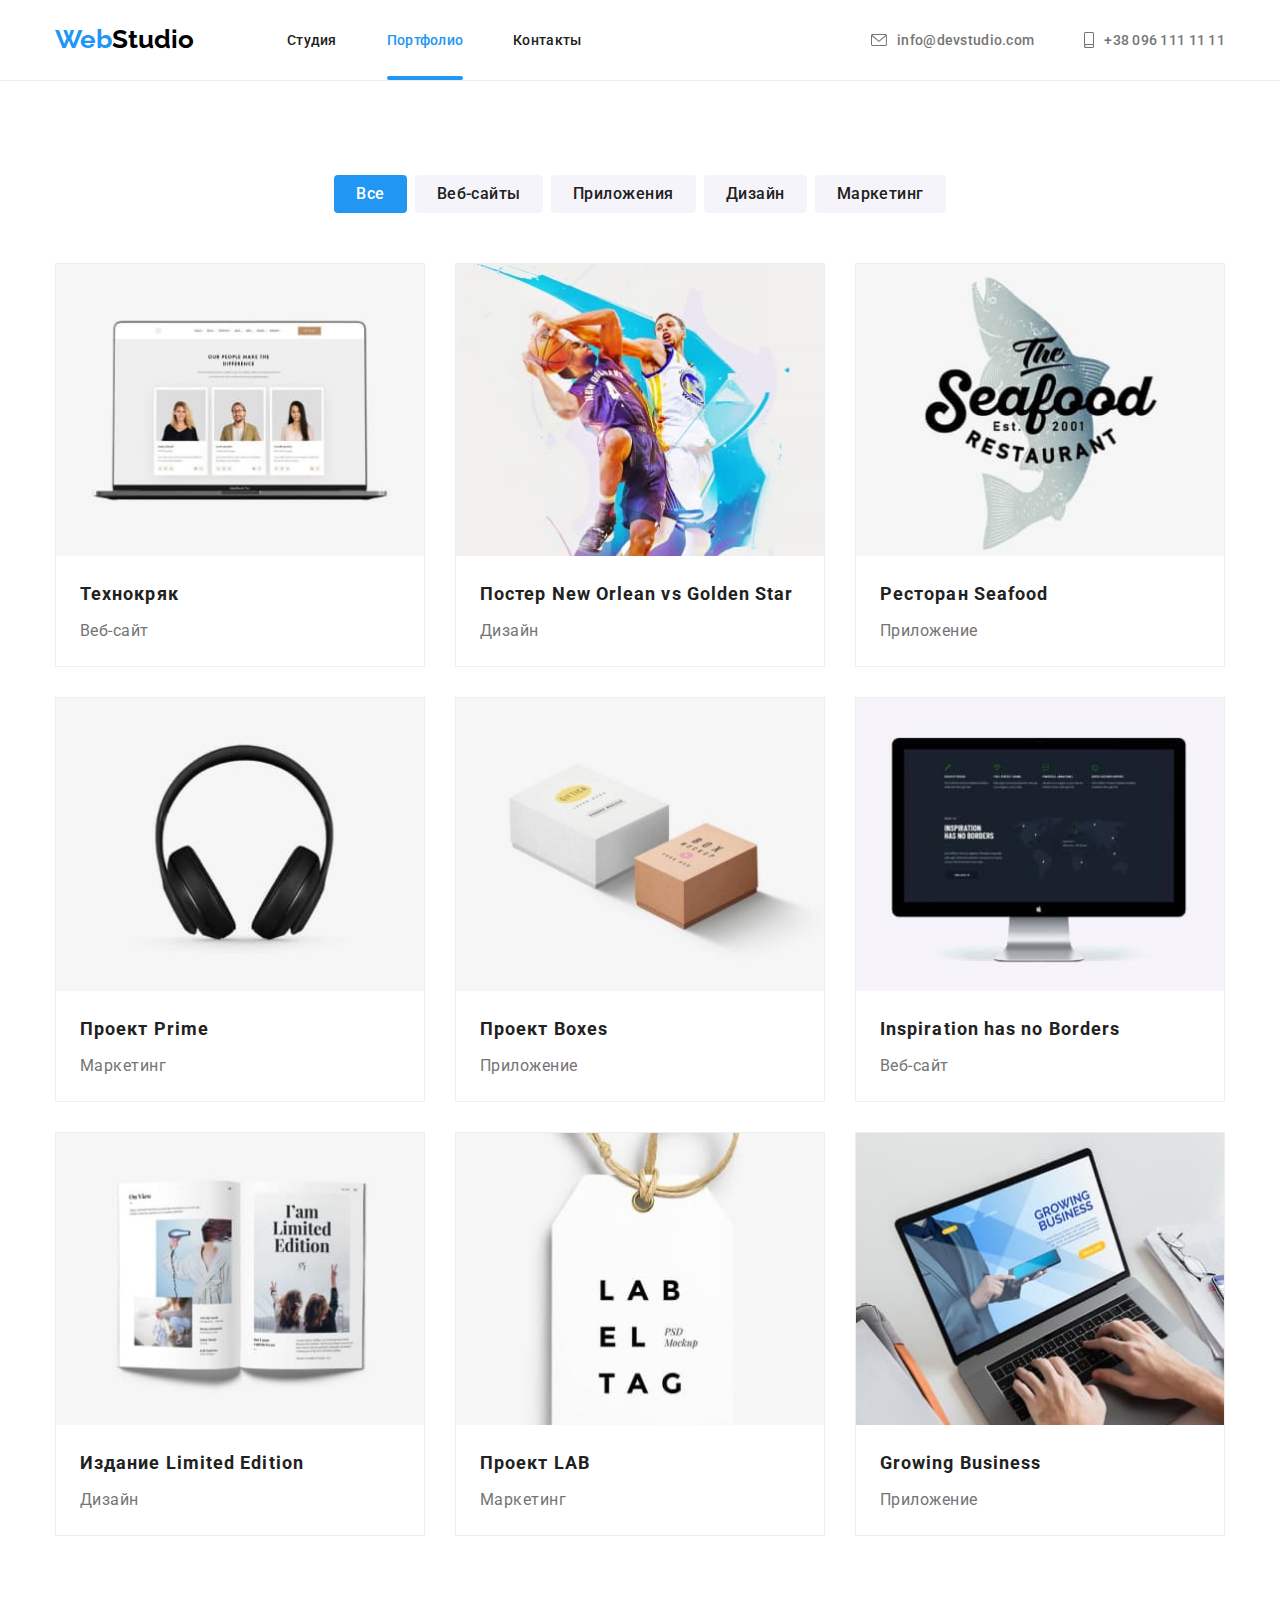
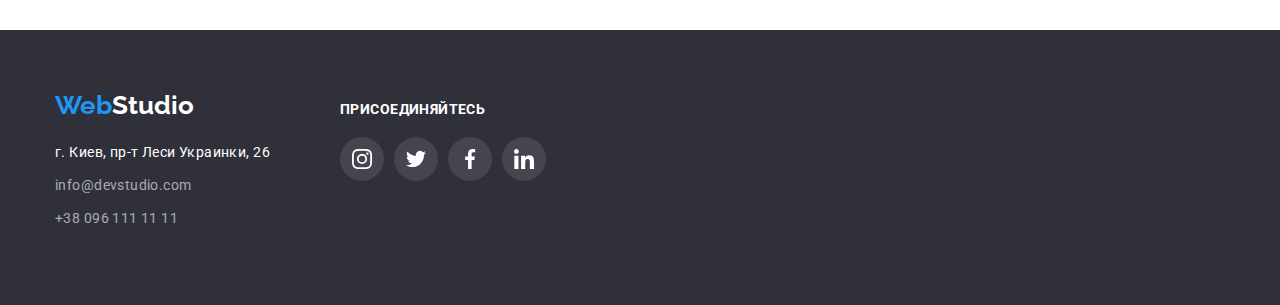
==== portfolio.html @ 0e13abfe "homework-6-begin" ====
<!DOCTYPE html>
<html lang="ru">
<head>
    <meta charset="UTF-8">
    <meta http-equiv="X-UA-Compatible" content="IE=edge">
    <meta name="viewport" content="width=device-width, initial-scale=1.0">
    <title>Портфолио</title>
    <link rel="preconnect" href="https://fonts.gstatic.com">
    <link rel="stylesheet" href="https://fonts.googleapis.com/css2?family=Raleway:wght@700&family=Roboto:wght@400;500;700;900&display=swap">
    <link rel="stylesheet" href="https://cdnjs.cloudflare.com/ajax/libs/modern-normalize/1.0.0/modern-normalize.min.css" />
    <link rel="stylesheet" href="./css/styles.css">
</head>

<body>
    <header class="header">
        <div class="container main-nav">
            <!--<nav class="nav-menu"> -->
            <nav class="nav-list">
                <a class="logo link" href="./index.html"><span class="web">Web</span>Studio</a>
                <ul class="site-list list">
                    <li class="item"><a href="./index.html" class="link">Студия</a></li>
                    <li class="item"><a href="./portfolio.html" class="link current">Портфолио</a></li>
                    <li class="item"><a href="" class="link">Контакты</a></li>
                </ul>
            </nav>
            <ul class="contact-list list">
                <li class="item">
                    <a href="mailto:info@devstudio.com" class="link">
                        <svg class="e-mail-icon icon">
                            <use href="./images/symbol-defs.svg#icon-e-mail"></use>
                        </svg>
                        info@devstudio.com
                    </a>
                </li>
                <li class="item">
                    <a href="tel:+380961111111" class="link">
                        <svg class="smartphone-icon icon">
                            <use href="./images/symbol-defs.svg#icon-smartphone"></use>
                        </svg>
                        +38 096 111 11 11
                    </a>
                </li>
            </ul>
        </div>
    </header>

    <main>
        <section class="portfolio">
            <div class="container">
                <h2 class="title visually-hidden">Портфолио</h2>
                <ul class="filters list">
                    <li class="item"><button type="button" class="filters-button active">Все</button></li>
                    <li class="item"><button type="button" class="filters-button">Веб-сайты</button></li>
                    <li class="item"><button type="button" class="filters-button">Приложения</button></li>
                    <li class="item"><button type="button" class="filters-button">Дизайн</button></li>
                    <li class="item"><button type="button" class="filters-button">Маркетинг</button></li>
                </ul>
                <ul class="projects list">
                    <li class="item">
                        <a href="" class="link">
                            <div class="projects-thumb">
                                <img src="./images/tehnokryak.jpg" alt="Технокряк" width="370" class="img">
                                <div class="projects-thumb-hover">
                                    <p class="text">
                                        Технокряк это современная площадка распространения коронавируса. Компании используют эту платформу для цифрового шпионажа и атак на защищённые сервера конкурентов.
                                    </p>
                                </div>
                            </div>
                            <div class="projects-description">
                                <h3 class="title">Технокряк</h3>
                                <p class="text">Веб-сайт</p>
                            </div>    
                        </a>
                    </li>
                    <li class="item">
                        <a href="" class="link">
                            <div class="projects-thumb">
                                <img src="./images/newOrlean.jpg" alt="Постер New Orlean vs Golden Star" width="370" class="img">
                                <div class="projects-thumb-hover">
                                    <p class="text">
                                        Lorem ipsum dolor sit amet consectetur adipisicing elit. Qui repudiandae dolores quisquam deleniti, magni quos aspernatur explicabo repellendus voluptates adipisci. 
                                    </p>
                                </div>
                            </div>
                            <div class="projects-description">
                                <h3 class="title">Постер New Orlean vs Golden Star</h3>
                                <p class="text">Дизайн</p>
                            </div>
                        </a>
                    </li>
                    <li class="item">
                        <a href="" class="link">
                            <div class="projects-thumb">
                                <img src="./images/seafood.jpg" alt="Ресторан Seafood" width="370" class="img">
                                <div class="projects-thumb-hover">
                                    <p class="text">
                                        Lorem ipsum dolor sit amet consectetur adipisicing elit. Qui repudiandae dolores quisquam deleniti, magni quos
                                        aspernatur explicabo repellendus voluptates adipisci.
                                    </p>
                                </div>
                            </div>
                            <div class="projects-description">
                                <h3 class="title">Ресторан Seafood</h3>
                                <p class="text">Приложение</p>
                            </div>
                        </a>
                    </li>
                    <li class="item">
                        <a href="" class="link">
                            <div class="projects-thumb">
                                <img src="./images/prime.jpg" alt="Проект Prime" width="370" class="img">
                                <div class="projects-thumb-hover">
                                    <p class="text">
                                        Lorem ipsum dolor sit amet consectetur adipisicing elit. Qui repudiandae dolores quisquam deleniti, magni quos
                                        aspernatur explicabo repellendus voluptates adipisci.
                                    </p>
                                </div>
                            </div>
                            <div class="projects-description">
                                <h3 class="title">Проект Prime</h3>
                                <p class="text">Маркетинг</p>
                            </div>
                        </a>
                    </li>
                    <li class="item">
                        <a href="" class="link">
                            <div class="projects-thumb">
                                <img src="./images/Boxes.jpg" alt="Проект Boxes" width="370" class="img">
                                <div class="projects-thumb-hover">
                                    <p class="text">
                                        Lorem ipsum dolor sit amet consectetur adipisicing elit. Qui repudiandae dolores quisquam deleniti, magni quos
                                        aspernatur explicabo repellendus voluptates adipisci.
                                    </p>
                                </div>
                            </div>
                            <div class="projects-description">
                                <h3 class="title">Проект Boxes</h3>
                                <p class="text">Приложение</p>
                            </div>
                        </a>
                    </li>
                    <li class="item">
                        <a href="" class="link">
                            <div class="projects-thumb">
                                <img src="./images/inspirationHasNoBorders.jpg" alt="Inspiration has no Borders" width="370" class="img">
                                <div class="projects-thumb-hover">
                                    <p class="text">
                                        Lorem ipsum dolor sit amet consectetur adipisicing elit. Qui repudiandae dolores quisquam deleniti, magni quos
                                        aspernatur explicabo repellendus voluptates adipisci.
                                    </p>
                                </div>
                            </div>
                            <div class="projects-description">
                                <h3 class="title">Inspiration has no Borders</h3>
                                <p class="text">Веб-сайт</p>
                            </div>
                        </a>
                    </li>
                    <li class="item">
                        <a href="" class="link">
                            <div class="projects-thumb">
                                <img src="./images/limitedEdition.jpg" alt="Издание Limited Edition" width="370" class="img">
                                <div class="projects-thumb-hover">
                                    <p class="text">
                                        Lorem ipsum dolor sit amet consectetur adipisicing elit. Qui repudiandae dolores quisquam deleniti, magni quos
                                        aspernatur explicabo repellendus voluptates adipisci.
                                    </p>
                                </div>
                            </div>
                            <div class="projects-description">
                                <h3 class="title">Издание Limited Edition</h3>
                                <p class="text">Дизайн</p>
                            </div>
                        </a>
                    </li>
                    <li class="item">
                        <a href="" class="link">
                            <div class="projects-thumb">
                                <img src="./images/lab.jpg" alt="Проект LAB" width="370" class="img">
                                <div class="projects-thumb-hover">
                                    <p class="text">
                                        Lorem ipsum dolor sit amet consectetur adipisicing elit. Qui repudiandae dolores quisquam deleniti, magni quos
                                        aspernatur explicabo repellendus voluptates adipisci.
                                    </p>
                                </div>
                            </div>
                            <div class="projects-description">
                                <h3 class="title">Проект LAB</h3>
                                <p class="text">Маркетинг</p>
                            </div>
                        </a>
                    </li>
                    <li class="item">
                        <a href="" class="link">
                            <div class="projects-thumb">
                                <img src="./images/growingBusiness.jpg" alt="Growing Business" width="370" class="img">
                                <div class="projects-thumb-hover">
                                    <p class="text">
                                        Lorem ipsum dolor sit amet consectetur adipisicing elit. Qui repudiandae dolores quisquam deleniti, magni quos
                                        aspernatur explicabo repellendus voluptates adipisci.
                                    </p>
                                </div>
                            </div>
                            <div class="projects-description">
                                <h3 class="title">Growing Business</h3>
                                <p class="text">Приложение</p>
                            </div>    
                        </a>
                    </li>
                </ul>
            </div>        
        </section>    
    </main>

    <footer class="footer">
        <div class="container">
            <div class="column-1">
                <a href="./index.html" class="logo link"><span class="web">Web</span>Studio</a>
                <address class="footer-address">
                    <p class="item-address">г. Киев, пр-т Леси Украинки, 26</p>
                    <ul class="footer-address-list">
                        <li class="item"><a href="mailto:info@devstudio.com" class="link">info@devstudio.com</a></li>
                        <li class="item"><a href="tel:+380961111111" class=" link">+38 096 111 11 11</a></li>
                    </ul>
                </address>
            </div>
            <div class="column-2">
                <p class="text">присоединяйтесь</p>
                <ul class="social-list list">
                    <li class="social-item">
                        <a href="" class="social-link link">
                            <svg class="footer-svg">
                                <use href="./images/symbol-defs.svg#icon-instagram"></use>
                            </svg>
                        </a>
                    </li>
                    <li class="social-item">
                        <a href="" class="social-link link">
                            <svg class="footer-svg">
                                <use href="./images/symbol-defs.svg#icon-twitter"></use>
                            </svg>
                        </a>
                    </li>
                    <li class="social-item">
                        <a href="" class="social-link link">
                            <svg class="footer-svg">
                                <use href="./images/symbol-defs.svg#icon-facebook"></use>
                            </svg>
                        </a>
                    </li>
                    <li class="social-item">
                        <a href="" class="social-link link">
                            <svg class="footer-svg">
                                <use href="./images/symbol-defs.svg#icon-linkedin"></use>
                            </svg>
                        </a>
                    </li>
                </ul>
            </div>    
        </div>
    </footer>

</body>
</html>
---- css/styles.css ----
:root {
  --primery-text-color: #757575;
  --title-text-color: #212121;
  --accent-color: #2196f3;
  --bg-color: #2f303a;
  --white-color: #ffffff;
  --accent-color-button: #188ce8;
  --bg-color-section: #f5f4fa;
  --black-color: #000000;
  --address-color: rgba(255, 255, 255, 0.6);
  --border-color: #ececec;
  --border-color-item: #eeeeee;
  --bg-color-item: #f5f4fa;
  --bg-color-hero: #c4c4c4;
  --bg-icon: #afb1b8;
  --bg-white-transparency: rgba(255, 255, 255, 0.1);
  --font-family-logo: raleway, sans-serif;
  --primery-font-family: roboto, sans-serif;
  --transition-timing-function: cubic-bezier(0.4, 0, 0.2, 1);
  --transition-duration: 250ms;
  --modal-overlay: rgba(0, 0, 0, 0.2);
  --modal-button: rgba(0, 0, 0, 0.1);
  --bg-color-hover-projects: rgba(33, 150, 243, 0.9);
}

html {
  box-sizing: border-box;
}

*::before,
*::after {
  box-sizing: inherit;
}

body {
  font-family: var(--primery-font-family);
  background: var(--white-color);
  color: var(--primery-text-color);
}

h1,
h2,
h3,
h4,
h5,
h6,
p {
  margin-top: 0px;
  margin-bottom: 0px;
}

.container {
  width: 1200px;
  padding-right: 15px;
  padding-left: 15px;
  margin-left: auto;
  margin-right: auto;
}

.title {
  font-weight: 700;
  letter-spacing: 0.03em;
  color: var(--title-text-color);
}

.text {
  font-weight: 400;
  letter-spacing: 0.03em;
  color: var(--primery-text-color);
}
.list {
  margin: 0px;
  padding: 0px;
  list-style: none;
}

.link {
  text-decoration: none;
  cursor: pointer;
}

.visually-hidden {
  position: absolute;
  width: 1px;
  height: 1px;
  margin: -1px;
  border: 0;
  padding: 0;

  white-space: nowrap;
  clip-path: inset(100%);
  clip: rect(0 0 0 0);
  overflow: hidden;
}

/* header */

.main-nav,
.nav-list,
.contact-list,
.site-list {
  display: flex;
  align-items: center;
}

.header {
  border-bottom: 1px solid var(--border-color);
}

.logo {
  font-family: var(--font-family-logo);
  font-weight: 700;
  font-size: 26px;
  line-height: 1.192;
  text-align: left;
  color: var(--black-color);
}

.nav-list .logo {
  margin-right: 93px;
  padding-top: 24px;
  padding-bottom: 25px;
}

.logo .web {
  color: var(--accent-color);
}

.site-list,
.contact-list {
  font-weight: 500;
  font-size: 14px;
  line-height: 1.143;
  letter-spacing: 0.02em;
  text-align: left;
}

.site-list .item:not(:last-child),
.contact-list .item:not(:last-child) {
  margin-right: 50px;
}

.contact-list .link,
.site-list .link {
  position: relative;
  display: block;
  padding-top: 32px;
  padding-bottom: 32px;

  color: var(--title-text-color);

  transition-property: color;
  transition-duration: var(--transition-duration);
  transition-timing-function: var(--transition-timing-function);
}

.site-list .current {
  position: relative;
  color: var(--accent-color);
}

.site-list .link::after,
.site-list .current::after {
  position: absolute;
  left: 0%;
  bottom: 0%;

  content: '';
  display: block;
  width: 100%;
  height: 4px;
  background-color: var(--accent-color);

  border-radius: 2px;

  opacity: 0;
  transform: scalex(0);
  transform-origin: center left;
  transition: opacity var(--transition-duration) var(--transition-timing-function),
    transform var(--transition-duration) var(--transition-timing-function);
}

.site-list .current::after {
  opacity: 1;
  transform: scalex(1);
}

.contact-list {
  margin-left: auto;
}

.contact-list .link {
  color: var(--primery-text-color);
}

.contact-list .e-mail-icon,
.contact-list .smartphone-icon {
  margin-right: 10px;
  fill: currentColor;
}

.contact-list .link {
  display: flex;
  align-items: center;
}

.contact-list .e-mail-icon {
  width: 16px;
  height: 12px;
}

.contact-list .smartphone-icon {
  width: 10px;
  height: 16px;
}

.contact-list .link {
  color: var(--primery-text-color);
}

.site-list .link:hover,
.site-list .link:focus,
.site-list .link:active,
.contact-list .link:hover,
.contact-list .link:focus,
.contact-list .link:active {
  color: var(--accent-color);
}

.site-list .link:hover::after,
.site-list .link:focus::after,
.site-list .link:active::after {
  opacity: 1;
  transform: scalex(1);
}

/* main */

/* hero*/

.hero {
  max-width: 1600px;
  background-color: var(--bg-color-hero);
  background-image: linear-gradient(to right, rgba(47, 48, 58, 0.4), rgba(47, 48, 58, 0.4)),
    url('../images/img-hover.jpg');
  margin-left: auto;
  margin-right: auto;
  padding-top: 200px;
  padding-bottom: 200px;
}

.hero .container {
  text-align: center;
}

.hero .title {
  margin-bottom: 40px;
  width: 696px;
  margin-right: auto;
  margin-left: auto;

  font-weight: 900;
  font-size: 44px;
  line-height: 1.363;
  letter-spacing: 0.06em;
  text-transform: uppercase;

  color: var(--white-color);
}

.hero .order-service {
  border-style: none;
  border-radius: 4px;
  padding-right: 32px;
  padding-left: 32px;
  padding-top: 10px;
  padding-bottom: 10px;
  min-width: 200px;

  font-family: var(--primery-font-family);
  font-style: normal;
  font-weight: 700;
  font-size: 16px;
  line-height: 1.875;
  letter-spacing: 0.06em;
  color: var(--white-color);
  background-color: var(--accent-color);
  box-shadow: 0px 4px 4px rgba(0, 0, 0, 0.15);

  cursor: pointer;

  transition: background-color var(--transition-duration) var(--transition-timing-function);
}

.hero .order-service:hover,
.hero .order-service:focus,
.hero .order-service:active {
  background-color: var(--accent-color-button);
}

/* модальное окно */

.hero .backdrop {
  position: fixed;
  top: 0;
  left: 0;
  width: 100vw;
  height: 100vh;
  z-index: 100;
  background-color: var(--modal-overlay);
  transition: opacity var(--transition-duration) var(--transition-timing-function),
    pointer-events var(--transition-duration) var(--transition-timing-function),
    visibility var(--transition-duration) var(--transition-timing-function);
}

.hero .backdrop.is-hidden {
  opacity: 0;
  pointer-events: none;
  visibility: hidden;
}

.hero .backdrop.is-hidden .modal {
  opacity: 0;
  transform: translate(-50%, -50%) scalex(0.8);
  visibility: hidden;
}

.hero .modal {
  position: absolute;
  top: 50%;
  left: 50%;
  min-width: 528px;

  min-height: 581px;
  background-color: var(--white-color);
  transform: translate(-50%, -50%) scale(1);

  transition: opacity var(--transition-duration) var(--transition-timing-function),
    transform var(--transition-duration) var(--transition-timing-function),
    visibility var(--transition-duration) var(--transition-timing-function);
}

.hero .modal-button {
  position: absolute;
  top: 8px;
  right: 8px;
  display: flex;
  justify-content: center;
  align-items: center;

  width: 30px;
  height: 30px;
  border-radius: 50%;
  border: 1px solid var(--modal-button);
  background: var(--white-color);
  fill: rgba(0, 0, 0, 1);

  transition: fill var(--transition-duration) var(--transition-timing-function);
}

.hero .modal-button:focus,
.hero .modal-button:hover,
.hero .modal-button:active {
  fill: var(--accent-color);
}

/* features */
.features {
  padding-top: 94px;
  padding-bottom: 94px;
}

.features .features-list {
  display: flex;

  font-size: 14px;
  text-align: left;
  letter-spacing: 0.03em;
}

.features-list .item {
  width: 270px;
}

.features .title {
  margin-bottom: 10px;
  line-height: 1.143;
  text-transform: uppercase;
}

.features .text {
  margin-top: 0px;
  margin-bottom: 0px;

  line-height: 1.714;
}

.features-svg {
  display: flex;
  justify-content: center;
  align-items: center;
  margin-bottom: 30px;

  width: 100%;
  height: 120px;
  border-radius: 4px;
  background-color: var(--bg-color-item);
}

.features-svg .svg {
  height: 70px;
  max-width: 70px;
}

.features-list .item:not(:last-child) {
  margin-right: 30px;
}

/* activities */
.activities {
  padding-bottom: 94px;
}

.activities .title {
  margin-bottom: 50px;

  font-size: 36px;
  line-height: 1.167;
  text-align: center;
}

.activities .activities-list {
  display: flex;
}

.activities-list .item {
  display: block;
  position: relative;
  width: 370px;
}

.activities-list .activities-title {
  position: absolute;
  bottom: 0;
  width: 100%;
  height: 70px;
  background-color: rgba(47, 48, 58, 0.8);
}

.activities-list .text {
  position: absolute;
  top: 50%;
  transform: translateY(-50%);

  width: 100%;
  font-style: normal;
  font-weight: 700;
  font-size: 14px;
  line-height: 1.143;
  text-align: center;
  letter-spacing: 0.03em;
  text-transform: uppercase;

  color: var(--white-color);
}

.activities-list .item + .item {
  margin-left: 30px;
}

.activities-list .img {
  display: block;
  width: auto;
}

/* team */
.team {
  background-color: var(--bg-color-section);
  text-align: center;
  padding-top: 94px;
  padding-bottom: 94px;
}

.team .title {
  margin-bottom: 50px;

  font-size: 36px;
  line-height: 1.171;
}

.team .team-list {
  display: flex;

  width: 270px;
  font-size: 16px;
}

.team-list > .item {
  box-shadow: 0px 1px 3px rgba(0, 0, 0, 0.12), 0px 1px 1px rgba(0, 0, 0, 0.14),
    0px 2px 1px rgba(0, 0, 0, 0.2);
}

.team-list .item:not(:last-child) {
  margin-right: 30px;
}

.team-list .item-description {
  border-bottom-right-radius: 4px;
  border-bottom-left-radius: 4px;

  background-color: var(--white-color);
}

.team .img {
  display: block;
}

.team-list .team-description {
  padding: 30px;
}

.team-list .title {
  margin-bottom: 10px;

  font-weight: 500;
  line-height: 1.188;
  font-size: 16px;
}

.team-list .text {
  margin-bottom: 16px;
  margin-top: 0px;

  font-weight: 400;
  line-height: 1.188;
  font-size: 16px;
}

.team-description .social {
  display: flex;
  align-items: center;
  justify-content: center;
}

.social .item:not(:last-child) {
  margin-right: 10px;
}

.social-item {
  display: flex;
  justify-content: center;
  align-items: center;
  width: 44px;
  height: 44px;
  border-radius: 50%;

  color: var(--bg-icon);

  transition: color var(--transition-duration) var(--transition-timing-function),
    background-color var(--transition-duration) var(--transition-timing-function);
}

.social .svg {
  width: 20px;
  height: 20px;
  fill: currentColor;
}

.social-item:focus,
.social-item:hover,
.social-item:active {
  border-radius: 50%;
  color: var(--white-color);
  background-color: var(--accent-color);
}

/* regular-customers*/

.regular-customers {
  text-align: center;
  padding-top: 94px;
  padding-bottom: 94px;
}

.regular-customers .title {
  margin-bottom: 50px;

  font-size: 36px;
  line-height: 1.171;
}

.regular-customers .customers {
  display: flex;
  justify-content: center;
}

.regular-customers .item {
  width: 170px;
  height: 92px;
}

.regular-customers .link {
  display: flex;
  justify-content: center;
  align-items: center;
  color: var(--bg-icon);
  width: 100%;
  height: 100%;
  border: 1px solid var(--bg-icon);
  border-radius: 4px;

  transition: color var(--transition-duration) var(--transition-timing-function);
}

.regular-customers .item:not(:last-child) {
  margin-right: 30px;
}

.regular-customers .svg {
  width: 106px;
  height: 60px;
  fill: currentColor;
}

.regular-customers .link:hover,
.regular-customers .link:focus,
.regular-customers .link:active {
  border: 1px solid var(--accent-color);
  color: var(--accent-color);
  border-radius: 4px;
  cursor: pointer;
}

/* footer*/

.footer {
  background-color: var(--bg-color);
  padding-top: 60px;
  padding-bottom: 60px;
}

.footer .container {
  display: flex;
  align-items: baseline;
}

.footer .column-1 {
  margin-right: 70px;
}

.footer .logo {
  display: block;
  margin-bottom: 20px;

  color: var(--white-color);
}

.footer-address-list,
.item-address {
  padding-left: 0px;
  margin-top: 0px;

  font-weight: 400;
  font-size: 14px;
  line-height: 1.714;
  letter-spacing: 0.03em;
  font-style: normal;
  list-style: none;
}

.footer-address .item-address {
  color: var(--white-color);
  margin-bottom: 9px;
}

.footer-address-list .link {
  display: block;
  color: var(--address-color);
  text-decoration: none;

  transition: color var(--transition-duration) var(--transition-timing-function);
}

.footer-address-list .item:not(:last-child) {
  margin-bottom: 9px;
}

.footer-address-list .link:hover,
.footer-address-list .link:focus,
.footer-address-list .link:active {
  color: var(--accent-color);
}

.footer .text {
  margin-bottom: 20px;

  font-style: normal;
  font-weight: 700;
  font-size: 14px;
  line-height: 1.142;
  letter-spacing: 0.03em;
  text-transform: uppercase;
  text-align: left;
  color: var(--white-color);
}

.footer .social-list {
  display: flex;
  align-items: center;
  justify-content: center;
}

.footer .social-item {
  width: 44px;
  height: 44px;
}

.footer .social-link {
  display: flex;
  justify-content: center;
  align-items: center;
  width: 100%;
  height: 100%;
  border-radius: 50%;

  color: var(--white-color);
  background-color: var(--bg-white-transparency);

  transition: color var(--transition-duration) var(--transition-timing-function),
    background-color var(--transition-duration) var(--transition-timing-function);
}

.social-list .footer-svg {
  width: 20px;
  height: 20px;
  fill: currentColor;
}

.social-list .social-item:not(:last-child) {
  margin-right: 10px;
}

.footer .social-link:hover,
.footer .social-link:focus,
.footer .social-link:active {
  background-color: var(--accent-color);
  border-radius: 50%;
  color: var(--white-color);
}

/* PORTFOLIO*/

.portfolio {
  padding-top: 94px;
  padding-bottom: 94px;
}

.portfolio .filters,
.portfolio .projects {
  display: flex;
  margin-top: 0px;
  margin-bottom: 0px;
  padding-left: 0px;
}

.portfolio .filters {
  justify-content: center;
  margin-bottom: 50px;
}

.filters .item:not(:last-child) {
  margin-right: 8px;
}

.portfolio .filters-button {
  padding-top: 6px;
  padding-right: 22px;
  padding-bottom: 6px;
  padding-left: 22px;
  border-radius: 4px;

  font-family: var(--primery-font-family);
  font-weight: 500;
  font-size: 16px;
  line-height: 1.625;
  text-align: center;
  letter-spacing: 0.03em;
  color: var(--title-text-color);
  background-color: var(--bg-color-section);
  border-style: none;
  cursor: pointer;

  transition: background-color var(--transition-duration) var(--transition-timing-function),
    color var(--transition-duration) var(--transition-timing-function),
    box-shadow var(--transition-duration) var(--transition-timing-function);
}

.portfolio .filters-button:hover,
.portfolio .filters-button:focus,
.portfolio .filters-button:active {
  color: var(--white-color);
  background-color: var(--accent-color);
  box-shadow: 0px 3px 1px rgba(0, 0, 0, 0.1), 0px 1px 2px rgba(0, 0, 0, 0.08),
    0px 2px 2px rgba(0, 0, 0, 0.12);
}

.filters .active {
  background-color: var(--accent-color);
  color: var(--white-color);
}

.portfolio .projects {
  flex-wrap: wrap;
}

.projects .item {
  margin-bottom: 30px;
  margin-right: 30px;

  width: 370px;
}

.projects .item:nth-last-child(-n + 3) {
  margin-bottom: 0px;
}
.projects .item:nth-child(3n) {
  margin-right: 0px;
}

.projects .link {
  display: block;
  width: 100%;
  border: 1px solid var(--border-color-item);
  transition: box-shadow var(--transition-duration) var(--transition-timing-function);
}

.projects-thumb {
  position: relative;
  overflow: hidden;

  width: 100%;
  height: 100%;
}

.projects .img {
  display: block;
  max-width: 100%;
  height: auto;
  object-fit: cover;
}

.projects-thumb-hover {
  display: flex;
  justify-content: center;
  align-items: center;

  position: absolute;
  top: 100%;
  left: 0;
  width: 100%;
  height: 100%;
  padding-left: 24px;
  padding-right: 24px;
  background-color: var(--bg-color-hover-projects);

  overflow: hidden;

  opacity: 0;
  pointer-events: none;

  transition: top var(--transition-duration) var(--transition-timing-function),
    opacity var(--transition-duration) var(--transition-timing-function);
}

.projects .projects-thumb-hover .text {
  font-style: normal;
  font-weight: normal;
  font-size: 18px;
  line-height: 1.556;
  letter-spacing: 0.03em;
  color: var(--white-color);
}

.projects .link:hover,
.projects .link:focus,
.projects .link:active {
  box-shadow: 0px 1px 1px rgba(0, 0, 0, 0.12), 0px 4px 4px rgba(0, 0, 0, 0.06),
    1px 4px 6px rgba(0, 0, 0, 0.16);
}

.projects .link:hover .projects-thumb-hover,
.projects .link:focus .projects-thumb-hover,
.projects .link:active .projects-thumb-hover {
  opacity: 1;
  top: 0;
}

.projects .projects-description {
  padding-top: 20px;
  padding-right: 24px;
  padding-bottom: 20px;
  padding-left: 24px;

  text-align: left;
}

.projects .title {
  margin-bottom: 4px;

  font-size: 18px;
  line-height: 2;
  letter-spacing: 0.06em;
}

.projects .text {
  margin-top: 0px;
  margin-bottom: 0px;

  font-size: 16px;
  line-height: 1.875;
  letter-spacing: 0.03em;
  color: var(--primery-text-color);
}
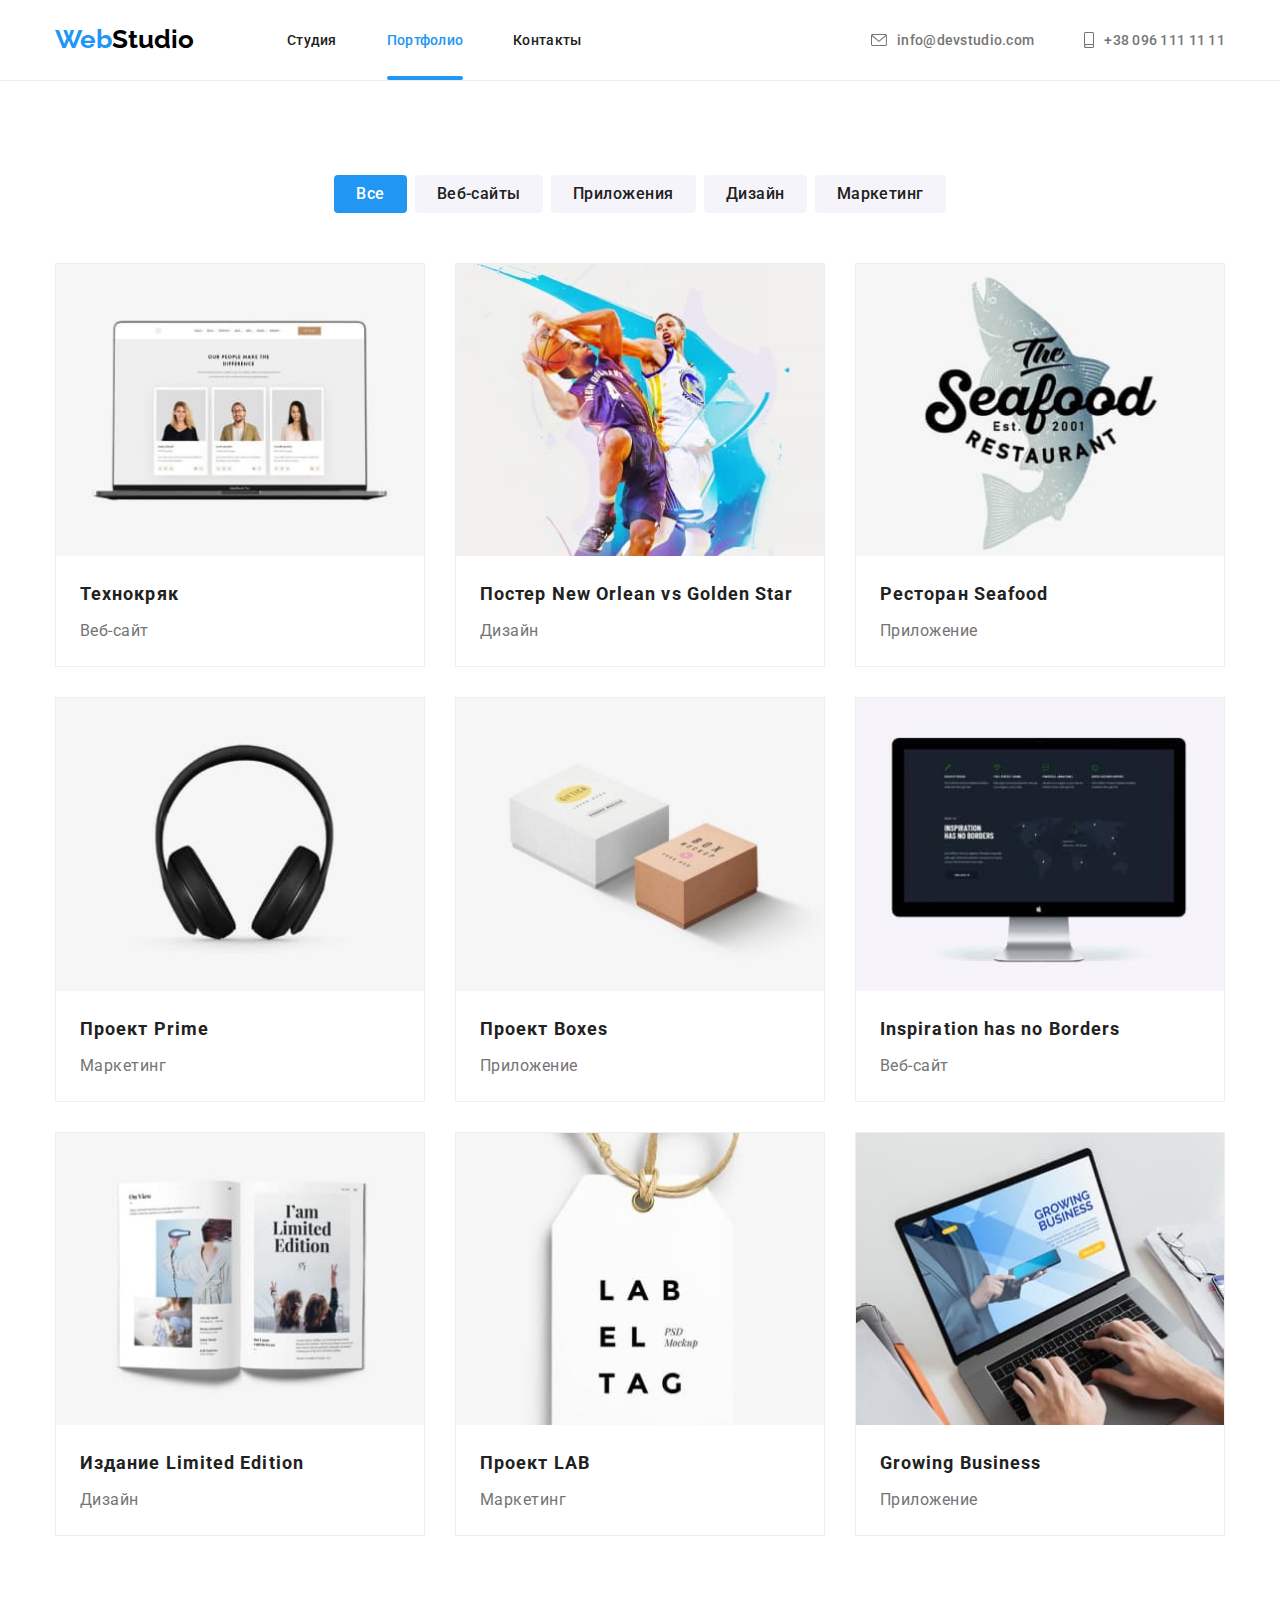
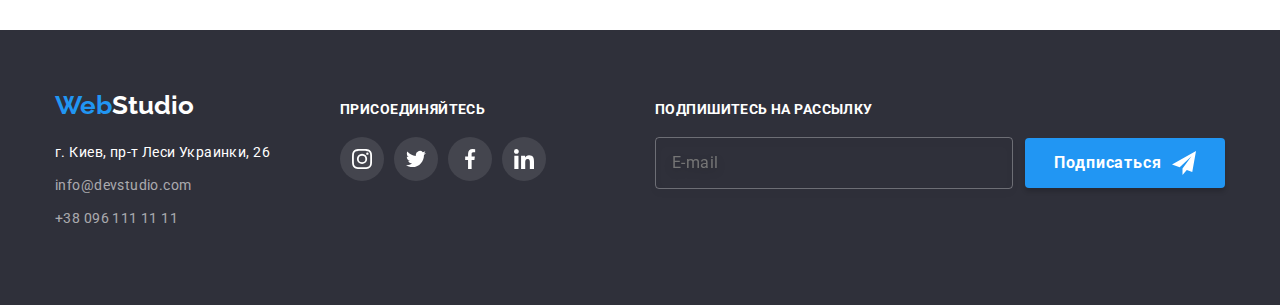
==== commit 0cc303da: "homework-6-final" ====
--- a/portfolio.html
+++ b/portfolio.html
@@ -256,7 +256,21 @@
                         </a>
                     </li>
                 </ul>
-            </div>    
+            </div>   
+            <div class="column-3">
+                <p class="text">Подпишитесь на рассылку</p>
+                <div class="subscription">
+                    <label for="subscription-email" class="subscription-email-label"></label>
+                    <input type="email" name="subscription-email" id="subscription-email" placeholder="E-mail"
+                        class="subscription-email-input">
+                    <button type="submit" class="subscription-button">Подписаться
+                        <svg class="subscription-footer-svg">
+                            <use href="./images/symbol-defs.svg#icon-icon-send" width="24" height="24"></use>
+                        </svg>
+                    </button>
+                </div>
+            </div>
+            
         </div>
     </footer>
 
--- a/css/styles.css
+++ b/css/styles.css
@@ -14,13 +14,18 @@
   --bg-color-hero: #c4c4c4;
   --bg-icon: #afb1b8;
   --bg-white-transparency: rgba(255, 255, 255, 0.1);
-  --font-family-logo: raleway, sans-serif;
-  --primery-font-family: roboto, sans-serif;
-  --transition-timing-function: cubic-bezier(0.4, 0, 0.2, 1);
-  --transition-duration: 250ms;
   --modal-overlay: rgba(0, 0, 0, 0.2);
   --modal-button: rgba(0, 0, 0, 0.1);
   --bg-color-hover-projects: rgba(33, 150, 243, 0.9);
+  --subscription-border-color: rgba(255, 255, 255, 0.3);
+  --modal-border-input: rgba(33, 33, 33, 0.2);
+  --mdal-coment-text: rgba(117, 117, 117, 0.5);
+
+  --font-family-logo: raleway, sans-serif;
+  --primery-font-family: roboto, sans-serif;
+
+  --transition-timing-function: cubic-bezier(0.4, 0, 0.2, 1);
+  --transition-duration: 250ms;
 }
 
 html {
@@ -298,9 +303,630 @@
   background-color: var(--accent-color-button);
 }
 
+/* features */
+.features {
+  padding-top: 94px;
+  padding-bottom: 94px;
+}
+
+.features .features-list {
+  display: flex;
+
+  font-size: 14px;
+  text-align: left;
+  letter-spacing: 0.03em;
+}
+
+.features-list .item {
+  width: 270px;
+}
+
+.features .title {
+  margin-bottom: 10px;
+  line-height: 1.143;
+  text-transform: uppercase;
+}
+
+.features .text {
+  margin-top: 0px;
+  margin-bottom: 0px;
+
+  line-height: 1.714;
+}
+
+.features-svg {
+  display: flex;
+  justify-content: center;
+  align-items: center;
+  margin-bottom: 30px;
+
+  width: 100%;
+  height: 120px;
+  border-radius: 4px;
+  background-color: var(--bg-color-item);
+}
+
+.features-svg .svg {
+  height: 70px;
+  max-width: 70px;
+}
+
+.features-list .item:not(:last-child) {
+  margin-right: 30px;
+}
+
+/* activities */
+.activities {
+  padding-bottom: 94px;
+}
+
+.activities .title {
+  margin-bottom: 50px;
+
+  font-size: 36px;
+  line-height: 1.167;
+  text-align: center;
+}
+
+.activities .activities-list {
+  display: flex;
+}
+
+.activities-list .item {
+  display: block;
+  position: relative;
+  width: 370px;
+}
+
+.activities-list .activities-title {
+  position: absolute;
+  bottom: 0;
+  width: 100%;
+  height: 70px;
+  background-color: rgba(47, 48, 58, 0.8);
+}
+
+.activities-list .text {
+  position: absolute;
+  top: 50%;
+  transform: translateY(-50%);
+
+  width: 100%;
+  font-style: normal;
+  font-weight: 700;
+  font-size: 14px;
+  line-height: 1.143;
+  text-align: center;
+  letter-spacing: 0.03em;
+  text-transform: uppercase;
+
+  color: var(--white-color);
+}
+
+.activities-list .item + .item {
+  margin-left: 30px;
+}
+
+.activities-list .img {
+  display: block;
+  width: auto;
+}
+
+/* team */
+.team {
+  background-color: var(--bg-color-section);
+  text-align: center;
+  padding-top: 94px;
+  padding-bottom: 94px;
+}
+
+.team .title {
+  margin-bottom: 50px;
+
+  font-size: 36px;
+  line-height: 1.171;
+}
+
+.team .team-list {
+  display: flex;
+
+  width: 270px;
+  font-size: 16px;
+}
+
+.team-list > .item {
+  box-shadow: 0px 1px 3px rgba(0, 0, 0, 0.12), 0px 1px 1px rgba(0, 0, 0, 0.14),
+    0px 2px 1px rgba(0, 0, 0, 0.2);
+}
+
+.team-list .item:not(:last-child) {
+  margin-right: 30px;
+}
+
+.team-list .item-description {
+  border-bottom-right-radius: 4px;
+  border-bottom-left-radius: 4px;
+
+  background-color: var(--white-color);
+}
+
+.team .img {
+  display: block;
+}
+
+.team-list .team-description {
+  padding: 30px;
+}
+
+.team-list .title {
+  margin-bottom: 10px;
+
+  font-weight: 500;
+  line-height: 1.188;
+  font-size: 16px;
+}
+
+.team-list .text {
+  margin-bottom: 16px;
+  margin-top: 0px;
+
+  font-weight: 400;
+  line-height: 1.188;
+  font-size: 16px;
+}
+
+.team-description .social {
+  display: flex;
+  align-items: center;
+  justify-content: center;
+}
+
+.social .item:not(:last-child) {
+  margin-right: 10px;
+}
+
+.social-item {
+  display: flex;
+  justify-content: center;
+  align-items: center;
+  width: 44px;
+  height: 44px;
+  border-radius: 50%;
+
+  color: var(--bg-icon);
+
+  transition: color var(--transition-duration) var(--transition-timing-function),
+    background-color var(--transition-duration) var(--transition-timing-function);
+}
+
+.social .svg {
+  width: 20px;
+  height: 20px;
+  fill: currentColor;
+}
+
+.social-item:focus,
+.social-item:hover,
+.social-item:active {
+  border-radius: 50%;
+  color: var(--white-color);
+  background-color: var(--accent-color);
+}
+
+/* regular-customers*/
+
+.regular-customers {
+  text-align: center;
+  padding-top: 94px;
+  padding-bottom: 94px;
+}
+
+.regular-customers .title {
+  margin-bottom: 50px;
+
+  font-size: 36px;
+  line-height: 1.171;
+}
+
+.regular-customers .customers {
+  display: flex;
+  justify-content: center;
+}
+
+.regular-customers .item {
+  width: 170px;
+  height: 92px;
+}
+
+.regular-customers .link {
+  display: flex;
+  justify-content: center;
+  align-items: center;
+  color: var(--bg-icon);
+  width: 100%;
+  height: 100%;
+  border: 1px solid var(--bg-icon);
+  border-radius: 4px;
+
+  transition: color var(--transition-duration) var(--transition-timing-function);
+}
+
+.regular-customers .item:not(:last-child) {
+  margin-right: 30px;
+}
+
+.regular-customers .svg {
+  width: 106px;
+  height: 60px;
+  fill: currentColor;
+}
+
+.regular-customers .link:hover,
+.regular-customers .link:focus,
+.regular-customers .link:active {
+  border: 1px solid var(--accent-color);
+  color: var(--accent-color);
+  border-radius: 4px;
+  cursor: pointer;
+}
+
+/* footer*/
+
+.footer {
+  background-color: var(--bg-color);
+  padding-top: 60px;
+  padding-bottom: 60px;
+}
+
+.footer .container {
+  display: flex;
+  align-items: baseline;
+}
+
+.footer .column-1 {
+  margin-right: 70px;
+}
+
+.footer .column-3 {
+  margin-left: auto;
+}
+
+.footer .logo {
+  display: block;
+  margin-bottom: 20px;
+
+  color: var(--white-color);
+}
+
+.footer-address-list,
+.item-address {
+  padding-left: 0px;
+  margin-top: 0px;
+
+  font-weight: 400;
+  font-size: 14px;
+  line-height: 1.714;
+  letter-spacing: 0.03em;
+  font-style: normal;
+  list-style: none;
+}
+
+.footer-address .item-address {
+  color: var(--white-color);
+  margin-bottom: 9px;
+}
+
+.footer-address-list .link {
+  display: block;
+  color: var(--address-color);
+  text-decoration: none;
+
+  transition: color var(--transition-duration) var(--transition-timing-function);
+}
+
+.footer-address-list .item:not(:last-child) {
+  margin-bottom: 9px;
+}
+
+.footer-address-list .link:hover,
+.footer-address-list .link:focus,
+.footer-address-list .link:active {
+  color: var(--accent-color);
+}
+
+.footer .text {
+  margin-bottom: 20px;
+
+  font-style: normal;
+  font-weight: 700;
+  font-size: 14px;
+  line-height: 1.142;
+  letter-spacing: 0.03em;
+  text-transform: uppercase;
+  text-align: left;
+  color: var(--white-color);
+}
+
+.footer .social-list {
+  display: flex;
+  align-items: center;
+  justify-content: center;
+}
+
+.footer .social-item {
+  width: 44px;
+  height: 44px;
+}
+
+.footer .social-link {
+  display: flex;
+  justify-content: center;
+  align-items: center;
+  width: 100%;
+  height: 100%;
+  border-radius: 50%;
+
+  color: var(--white-color);
+  background-color: var(--bg-white-transparency);
+
+  transition: color var(--transition-duration) var(--transition-timing-function),
+    background-color var(--transition-duration) var(--transition-timing-function);
+}
+
+.social-list .footer-svg {
+  width: 20px;
+  height: 20px;
+  fill: currentColor;
+}
+
+.social-list .social-item:not(:last-child) {
+  margin-right: 10px;
+}
+
+.footer .social-link:hover,
+.footer .social-link:focus,
+.footer .social-link:active {
+  background-color: var(--accent-color);
+  border-radius: 50%;
+  color: var(--white-color);
+}
+
+.footer .subscription {
+  display: flex;
+  align-items: center;
+}
+
+.footer .subscription-email-input {
+  width: 358px;
+  padding-top: 15px;
+  padding-bottom: 15px;
+  padding-left: 16px;
+  margin-right: 12px;
+
+  border: 1px solid var(--subscription-border-color);
+  filter: drop-shadow(0px 4px 4px rgba(0, 0, 0, 0.15));
+  border-radius: 4px;
+
+  font-family: var(--primery-font-family);
+  font-style: normal;
+  font-weight: normal;
+  font-size: 16px;
+  line-height: 1.25;
+  letter-spacing: 0.03em;
+
+  background-color: inherit;
+  color: var(--address-color);
+}
+
+.footer .subscription-button {
+  display: flex;
+  align-items: center;
+  justify-content: center;
+  width: 200px;
+  padding-top: 10px;
+  padding-bottom: 10px;
+
+  box-shadow: 0px 4px 4px rgba(0, 0, 0, 0.15);
+  border: 0px;
+  border-radius: 4px;
+
+  font-weight: 700;
+  font-size: 16px;
+  line-height: 1.875;
+  letter-spacing: 0.06em;
+
+  background: var(--accent-color);
+  color: var(--white-color);
+}
+
+.footer .subscription-footer-svg {
+  width: 24px;
+  height: 24px;
+  margin-left: 10px;
+  fill: currentColor;
+}
+
+.footer .subscription-email-input:focus {
+  border: 1px solid var(--accent-color);
+}
+
+/* PORTFOLIO*/
+
+.portfolio {
+  padding-top: 94px;
+  padding-bottom: 94px;
+}
+
+.portfolio .filters,
+.portfolio .projects {
+  display: flex;
+  margin-top: 0px;
+  margin-bottom: 0px;
+  padding-left: 0px;
+}
+
+.portfolio .filters {
+  justify-content: center;
+  margin-bottom: 50px;
+}
+
+.filters .item:not(:last-child) {
+  margin-right: 8px;
+}
+
+.portfolio .filters-button {
+  padding-top: 6px;
+  padding-right: 22px;
+  padding-bottom: 6px;
+  padding-left: 22px;
+  border-radius: 4px;
+
+  font-family: var(--primery-font-family);
+  font-weight: 500;
+  font-size: 16px;
+  line-height: 1.625;
+  text-align: center;
+  letter-spacing: 0.03em;
+  color: var(--title-text-color);
+  background-color: var(--bg-color-section);
+  border-style: none;
+  cursor: pointer;
+
+  transition: background-color var(--transition-duration) var(--transition-timing-function),
+    color var(--transition-duration) var(--transition-timing-function),
+    box-shadow var(--transition-duration) var(--transition-timing-function);
+}
+
+.portfolio .filters-button:hover,
+.portfolio .filters-button:focus,
+.portfolio .filters-button:active {
+  color: var(--white-color);
+  background-color: var(--accent-color);
+  box-shadow: 0px 3px 1px rgba(0, 0, 0, 0.1), 0px 1px 2px rgba(0, 0, 0, 0.08),
+    0px 2px 2px rgba(0, 0, 0, 0.12);
+}
+
+.filters .active {
+  background-color: var(--accent-color);
+  color: var(--white-color);
+}
+
+.portfolio .projects {
+  flex-wrap: wrap;
+}
+
+.projects .item {
+  margin-bottom: 30px;
+  margin-right: 30px;
+
+  width: 370px;
+}
+
+.projects .item:nth-last-child(-n + 3) {
+  margin-bottom: 0px;
+}
+.projects .item:nth-child(3n) {
+  margin-right: 0px;
+}
+
+.projects .link {
+  display: block;
+  width: 100%;
+  border: 1px solid var(--border-color-item);
+  transition: box-shadow var(--transition-duration) var(--transition-timing-function);
+}
+
+.projects-thumb {
+  position: relative;
+  overflow: hidden;
+
+  width: 100%;
+  height: 100%;
+}
+
+.projects .img {
+  display: block;
+  max-width: 100%;
+  height: auto;
+  object-fit: cover;
+}
+
+.projects-thumb-hover {
+  display: flex;
+  justify-content: center;
+  align-items: center;
+
+  position: absolute;
+  top: 100%;
+  left: 0;
+  width: 100%;
+  height: 100%;
+  padding-left: 24px;
+  padding-right: 24px;
+  background-color: var(--bg-color-hover-projects);
+
+  overflow: hidden;
+
+  opacity: 0;
+  pointer-events: none;
+
+  transition: top var(--transition-duration) var(--transition-timing-function),
+    opacity var(--transition-duration) var(--transition-timing-function);
+}
+
+.projects .projects-thumb-hover .text {
+  font-style: normal;
+  font-weight: normal;
+  font-size: 18px;
+  line-height: 1.556;
+  letter-spacing: 0.03em;
+  color: var(--white-color);
+}
+
+.projects .link:hover,
+.projects .link:focus,
+.projects .link:active {
+  box-shadow: 0px 1px 1px rgba(0, 0, 0, 0.12), 0px 4px 4px rgba(0, 0, 0, 0.06),
+    1px 4px 6px rgba(0, 0, 0, 0.16);
+}
+
+.projects .link:hover .projects-thumb-hover,
+.projects .link:focus .projects-thumb-hover,
+.projects .link:active .projects-thumb-hover {
+  opacity: 1;
+  top: 0;
+}
+
+.projects .projects-description {
+  padding-top: 20px;
+  padding-right: 24px;
+  padding-bottom: 20px;
+  padding-left: 24px;
+
+  text-align: left;
+}
+
+.projects .title {
+  margin-bottom: 4px;
+
+  font-size: 18px;
+  line-height: 2;
+  letter-spacing: 0.06em;
+}
+
+.projects .text {
+  margin-top: 0px;
+  margin-bottom: 0px;
+
+  font-size: 16px;
+  line-height: 1.875;
+  letter-spacing: 0.03em;
+  color: var(--primery-text-color);
+}
+
 /* модальное окно */
 
-.hero .backdrop {
+.backdrop {
   position: fixed;
   top: 0;
   left: 0;
@@ -313,34 +939,38 @@
     visibility var(--transition-duration) var(--transition-timing-function);
 }
 
-.hero .backdrop.is-hidden {
+.backdrop.is-hidden {
   opacity: 0;
   pointer-events: none;
   visibility: hidden;
 }
 
-.hero .backdrop.is-hidden .modal {
+.backdrop.is-hidden .modal {
   opacity: 0;
-  transform: translate(-50%, -50%) scalex(0.8);
+  transform: translate(-50%, -50%) scale(0.8, 0.8);
   visibility: hidden;
 }
 
-.hero .modal {
+.modal {
   position: absolute;
   top: 50%;
   left: 50%;
   min-width: 528px;
+  padding-top: 40px;
+  padding-left: 40px;
+  padding-bottom: 40px;
+  padding-right: 40px;
 
   min-height: 581px;
   background-color: var(--white-color);
-  transform: translate(-50%, -50%) scale(1);
+  transform: translate(-50%, -50%) scale(1, 1);
 
   transition: opacity var(--transition-duration) var(--transition-timing-function),
     transform var(--transition-duration) var(--transition-timing-function),
     visibility var(--transition-duration) var(--transition-timing-function);
 }
 
-.hero .modal-button {
+.modal-button {
   position: absolute;
   top: 8px;
   right: 8px;
@@ -358,566 +988,156 @@
   transition: fill var(--transition-duration) var(--transition-timing-function);
 }
 
-.hero .modal-button:focus,
-.hero .modal-button:hover,
-.hero .modal-button:active {
+.modal-button:focus,
+.modal-button:hover,
+.modal-button:active {
   fill: var(--accent-color);
 }
 
-/* features */
-.features {
-  padding-top: 94px;
-  padding-bottom: 94px;
-}
-
-.features .features-list {
-  display: flex;
-
-  font-size: 14px;
-  text-align: left;
+.modal .text {
+  display: box;
+  margin-bottom: 12px;
+
+  font-style: normal;
+  font-weight: 700;
+  font-size: 20px;
+  line-height: 1.15;
+  text-align: center;
   letter-spacing: 0.03em;
-}
-
-.features-list .item {
-  width: 270px;
-}
-
-.features .title {
+
+  color: var(--title-text-color);
+}
+
+.modal .modal-label {
+  display: flex;
+  flex-direction: column;
+
+  font-style: normal;
+  font-weight: 400;
+  font-size: 12px;
+  line-height: 1.167;
+  letter-spacing: 0.01em;
+
+  color: var(--primery-text-color);
   margin-bottom: 10px;
-  line-height: 1.143;
-  text-transform: uppercase;
-}
-
-.features .text {
-  margin-top: 0px;
-  margin-bottom: 0px;
-
-  line-height: 1.714;
-}
-
-.features-svg {
-  display: flex;
-  justify-content: center;
-  align-items: center;
-  margin-bottom: 30px;
-
+}
+
+.modal .modal-label-name {
+  margin-bottom: 4px;
+}
+
+.modal .modal-for-input {
+  position: relative;
+}
+
+.modal .svg {
+  position: absolute;
+  top: 50%;
+  left: 12px;
+  transform: translateY(-50%);
+
+  width: 18px;
+  height: 18px;
+  fill: currentColor;
+  transition: fill var(--transition-duration) var(--transition-timing-function);
+}
+
+.modal .input {
+  display: block;
+  height: 40px;
+  width: 100%;
+  padding-left: 42px;
+
+  border: 1px solid var(--modal-border-input);
+  border-radius: 4px;
+
+  transition: border var(--transition-duration) var(--transition-timing-function);
+}
+
+.modal .input:focus {
+  border: 1px solid var(--accent-color);
+}
+
+.modal .input:focus + .svg {
+  fill: var(--accent-color);
+}
+
+.modal .input-comment {
   width: 100%;
   height: 120px;
-  border-radius: 4px;
-  background-color: var(--bg-color-item);
-}
-
-.features-svg .svg {
-  height: 70px;
-  max-width: 70px;
-}
-
-.features-list .item:not(:last-child) {
-  margin-right: 30px;
-}
-
-/* activities */
-.activities {
-  padding-bottom: 94px;
-}
-
-.activities .title {
-  margin-bottom: 50px;
-
-  font-size: 36px;
-  line-height: 1.167;
-  text-align: center;
-}
-
-.activities .activities-list {
-  display: flex;
-}
-
-.activities-list .item {
-  display: block;
-  position: relative;
-  width: 370px;
-}
-
-.activities-list .activities-title {
-  position: absolute;
-  bottom: 0;
-  width: 100%;
-  height: 70px;
-  background-color: rgba(47, 48, 58, 0.8);
-}
-
-.activities-list .text {
-  position: absolute;
-  top: 50%;
-  transform: translateY(-50%);
-
-  width: 100%;
+  resize: none;
+  padding-top: 12px;
+  padding-right: 16px;
+  padding-bottom: 12px;
+  padding-left: 16px;
+}
+
+.modal .input-comment:focus {
+  transition: border var(--transition-duration) var(--transition-timing-function);
+}
+
+.modal .input-comment::placeholder {
+  color: var(--mdal-coment-text);
+}
+
+.modal .modal-checkbox {
+  display: flex;
+  align-items: center;
   font-style: normal;
-  font-weight: 700;
-  font-size: 14px;
-  line-height: 1.143;
-  text-align: center;
-  letter-spacing: 0.03em;
-  text-transform: uppercase;
-
-  color: var(--white-color);
-}
-
-.activities-list .item + .item {
-  margin-left: 30px;
-}
-
-.activities-list .img {
-  display: block;
-  width: auto;
-}
-
-/* team */
-.team {
-  background-color: var(--bg-color-section);
-  text-align: center;
-  padding-top: 94px;
-  padding-bottom: 94px;
-}
-
-.team .title {
-  margin-bottom: 50px;
-
-  font-size: 36px;
-  line-height: 1.171;
-}
-
-.team .team-list {
-  display: flex;
-
-  width: 270px;
-  font-size: 16px;
-}
-
-.team-list > .item {
-  box-shadow: 0px 1px 3px rgba(0, 0, 0, 0.12), 0px 1px 1px rgba(0, 0, 0, 0.14),
-    0px 2px 1px rgba(0, 0, 0, 0.2);
-}
-
-.team-list .item:not(:last-child) {
-  margin-right: 30px;
-}
-
-.team-list .item-description {
-  border-bottom-right-radius: 4px;
-  border-bottom-left-radius: 4px;
-
-  background-color: var(--white-color);
-}
-
-.team .img {
-  display: block;
-}
-
-.team-list .team-description {
-  padding: 30px;
-}
-
-.team-list .title {
-  margin-bottom: 10px;
-
-  font-weight: 500;
-  line-height: 1.188;
-  font-size: 16px;
-}
-
-.team-list .text {
-  margin-bottom: 16px;
-  margin-top: 0px;
-
-  font-weight: 400;
-  line-height: 1.188;
-  font-size: 16px;
-}
-
-.team-description .social {
-  display: flex;
-  align-items: center;
-  justify-content: center;
-}
-
-.social .item:not(:last-child) {
-  margin-right: 10px;
-}
-
-.social-item {
-  display: flex;
-  justify-content: center;
-  align-items: center;
-  width: 44px;
-  height: 44px;
-  border-radius: 50%;
-
-  color: var(--bg-icon);
-
-  transition: color var(--transition-duration) var(--transition-timing-function),
-    background-color var(--transition-duration) var(--transition-timing-function);
-}
-
-.social .svg {
-  width: 20px;
-  height: 20px;
-  fill: currentColor;
-}
-
-.social-item:focus,
-.social-item:hover,
-.social-item:active {
-  border-radius: 50%;
-  color: var(--white-color);
-  background-color: var(--accent-color);
-}
-
-/* regular-customers*/
-
-.regular-customers {
-  text-align: center;
-  padding-top: 94px;
-  padding-bottom: 94px;
-}
-
-.regular-customers .title {
-  margin-bottom: 50px;
-
-  font-size: 36px;
-  line-height: 1.171;
-}
-
-.regular-customers .customers {
-  display: flex;
-  justify-content: center;
-}
-
-.regular-customers .item {
-  width: 170px;
-  height: 92px;
-}
-
-.regular-customers .link {
-  display: flex;
-  justify-content: center;
-  align-items: center;
-  color: var(--bg-icon);
-  width: 100%;
-  height: 100%;
-  border: 1px solid var(--bg-icon);
-  border-radius: 4px;
-
-  transition: color var(--transition-duration) var(--transition-timing-function);
-}
-
-.regular-customers .item:not(:last-child) {
-  margin-right: 30px;
-}
-
-.regular-customers .svg {
-  width: 106px;
-  height: 60px;
-  fill: currentColor;
-}
-
-.regular-customers .link:hover,
-.regular-customers .link:focus,
-.regular-customers .link:active {
-  border: 1px solid var(--accent-color);
-  color: var(--accent-color);
-  border-radius: 4px;
-  cursor: pointer;
-}
-
-/* footer*/
-
-.footer {
-  background-color: var(--bg-color);
-  padding-top: 60px;
-  padding-bottom: 60px;
-}
-
-.footer .container {
-  display: flex;
-  align-items: baseline;
-}
-
-.footer .column-1 {
-  margin-right: 70px;
-}
-
-.footer .logo {
-  display: block;
-  margin-bottom: 20px;
-
-  color: var(--white-color);
-}
-
-.footer-address-list,
-.item-address {
-  padding-left: 0px;
-  margin-top: 0px;
-
   font-weight: 400;
   font-size: 14px;
   line-height: 1.714;
   letter-spacing: 0.03em;
-  font-style: normal;
-  list-style: none;
-}
-
-.footer-address .item-address {
-  color: var(--white-color);
-  margin-bottom: 9px;
-}
-
-.footer-address-list .link {
-  display: block;
-  color: var(--address-color);
-  text-decoration: none;
-
-  transition: color var(--transition-duration) var(--transition-timing-function);
-}
-
-.footer-address-list .item:not(:last-child) {
-  margin-bottom: 9px;
-}
-
-.footer-address-list .link:hover,
-.footer-address-list .link:focus,
-.footer-address-list .link:active {
+  margin-bottom: 30px;
+}
+
+.modal .modal-link {
   color: var(--accent-color);
 }
 
-.footer .text {
-  margin-bottom: 20px;
+.modal .svg-checkbox {
+  display: inline-block;
+  width: 16px;
+  height: 15px;
+  border: 2px solid var(--title-text-color);
+  border-radius: 3px;
+  margin-right: 10px;
+
+  transition: border var(--transition-duration) var(--transition-timing-function),
+    background-color var(--transition-duration) var(--transition-timing-function);
+}
+
+.modal .modal-checkbox-input:checked + .svg-checkbox {
+  border: 0px solid var(--accent-color);
+  background-color: var(--accent-color);
+}
+
+.modal .modal-for-button {
+  display: flex;
+  justify-content: center;
+}
+
+.modal .modal-button-submit {
+  width: 200px;
+
+  box-shadow: 0px 4px 4px rgba(0, 0, 0, 0.15);
+  border-radius: 4px;
+  border: 0px solid var(--accent-color);
+  background-color: var(--accent-color);
 
   font-style: normal;
   font-weight: 700;
-  font-size: 14px;
-  line-height: 1.142;
-  letter-spacing: 0.03em;
-  text-transform: uppercase;
-  text-align: left;
-  color: var(--white-color);
-}
-
-.footer .social-list {
-  display: flex;
-  align-items: center;
-  justify-content: center;
-}
-
-.footer .social-item {
-  width: 44px;
-  height: 44px;
-}
-
-.footer .social-link {
-  display: flex;
-  justify-content: center;
-  align-items: center;
-  width: 100%;
-  height: 100%;
-  border-radius: 50%;
-
-  color: var(--white-color);
-  background-color: var(--bg-white-transparency);
-
-  transition: color var(--transition-duration) var(--transition-timing-function),
-    background-color var(--transition-duration) var(--transition-timing-function);
-}
-
-.social-list .footer-svg {
-  width: 20px;
-  height: 20px;
-  fill: currentColor;
-}
-
-.social-list .social-item:not(:last-child) {
-  margin-right: 10px;
-}
-
-.footer .social-link:hover,
-.footer .social-link:focus,
-.footer .social-link:active {
-  background-color: var(--accent-color);
-  border-radius: 50%;
-  color: var(--white-color);
-}
-
-/* PORTFOLIO*/
-
-.portfolio {
-  padding-top: 94px;
-  padding-bottom: 94px;
-}
-
-.portfolio .filters,
-.portfolio .projects {
-  display: flex;
-  margin-top: 0px;
-  margin-bottom: 0px;
-  padding-left: 0px;
-}
-
-.portfolio .filters {
-  justify-content: center;
-  margin-bottom: 50px;
-}
-
-.filters .item:not(:last-child) {
-  margin-right: 8px;
-}
-
-.portfolio .filters-button {
-  padding-top: 6px;
-  padding-right: 22px;
-  padding-bottom: 6px;
-  padding-left: 22px;
-  border-radius: 4px;
-
-  font-family: var(--primery-font-family);
-  font-weight: 500;
-  font-size: 16px;
-  line-height: 1.625;
-  text-align: center;
-  letter-spacing: 0.03em;
-  color: var(--title-text-color);
-  background-color: var(--bg-color-section);
-  border-style: none;
-  cursor: pointer;
-
-  transition: background-color var(--transition-duration) var(--transition-timing-function),
-    color var(--transition-duration) var(--transition-timing-function),
-    box-shadow var(--transition-duration) var(--transition-timing-function);
-}
-
-.portfolio .filters-button:hover,
-.portfolio .filters-button:focus,
-.portfolio .filters-button:active {
-  color: var(--white-color);
-  background-color: var(--accent-color);
-  box-shadow: 0px 3px 1px rgba(0, 0, 0, 0.1), 0px 1px 2px rgba(0, 0, 0, 0.08),
-    0px 2px 2px rgba(0, 0, 0, 0.12);
-}
-
-.filters .active {
-  background-color: var(--accent-color);
-  color: var(--white-color);
-}
-
-.portfolio .projects {
-  flex-wrap: wrap;
-}
-
-.projects .item {
-  margin-bottom: 30px;
-  margin-right: 30px;
-
-  width: 370px;
-}
-
-.projects .item:nth-last-child(-n + 3) {
-  margin-bottom: 0px;
-}
-.projects .item:nth-child(3n) {
-  margin-right: 0px;
-}
-
-.projects .link {
-  display: block;
-  width: 100%;
-  border: 1px solid var(--border-color-item);
-  transition: box-shadow var(--transition-duration) var(--transition-timing-function);
-}
-
-.projects-thumb {
-  position: relative;
-  overflow: hidden;
-
-  width: 100%;
-  height: 100%;
-}
-
-.projects .img {
-  display: block;
-  max-width: 100%;
-  height: auto;
-  object-fit: cover;
-}
-
-.projects-thumb-hover {
-  display: flex;
-  justify-content: center;
-  align-items: center;
-
-  position: absolute;
-  top: 100%;
-  left: 0;
-  width: 100%;
-  height: 100%;
-  padding-left: 24px;
-  padding-right: 24px;
-  background-color: var(--bg-color-hover-projects);
-
-  overflow: hidden;
-
-  opacity: 0;
-  pointer-events: none;
-
-  transition: top var(--transition-duration) var(--transition-timing-function),
-    opacity var(--transition-duration) var(--transition-timing-function);
-}
-
-.projects .projects-thumb-hover .text {
-  font-style: normal;
-  font-weight: normal;
-  font-size: 18px;
-  line-height: 1.556;
-  letter-spacing: 0.03em;
-  color: var(--white-color);
-}
-
-.projects .link:hover,
-.projects .link:focus,
-.projects .link:active {
-  box-shadow: 0px 1px 1px rgba(0, 0, 0, 0.12), 0px 4px 4px rgba(0, 0, 0, 0.06),
-    1px 4px 6px rgba(0, 0, 0, 0.16);
-}
-
-.projects .link:hover .projects-thumb-hover,
-.projects .link:focus .projects-thumb-hover,
-.projects .link:active .projects-thumb-hover {
-  opacity: 1;
-  top: 0;
-}
-
-.projects .projects-description {
-  padding-top: 20px;
-  padding-right: 24px;
-  padding-bottom: 20px;
-  padding-left: 24px;
-
-  text-align: left;
-}
-
-.projects .title {
-  margin-bottom: 4px;
-
-  font-size: 18px;
-  line-height: 2;
-  letter-spacing: 0.06em;
-}
-
-.projects .text {
-  margin-top: 0px;
-  margin-bottom: 0px;
-
   font-size: 16px;
   line-height: 1.875;
-  letter-spacing: 0.03em;
-  color: var(--primery-text-color);
-}
+  text-align: center;
+  letter-spacing: 0.06em;
+
+  color: var(--white-color);
+
+  transition: background-color var(--transition-duration) var(--transition-timing-function);
+}
+
+.modal .modal-button-submit:hover,
+.modal .modal-button-submit:focus {
+  background-color: var(--accent-color);
+}
